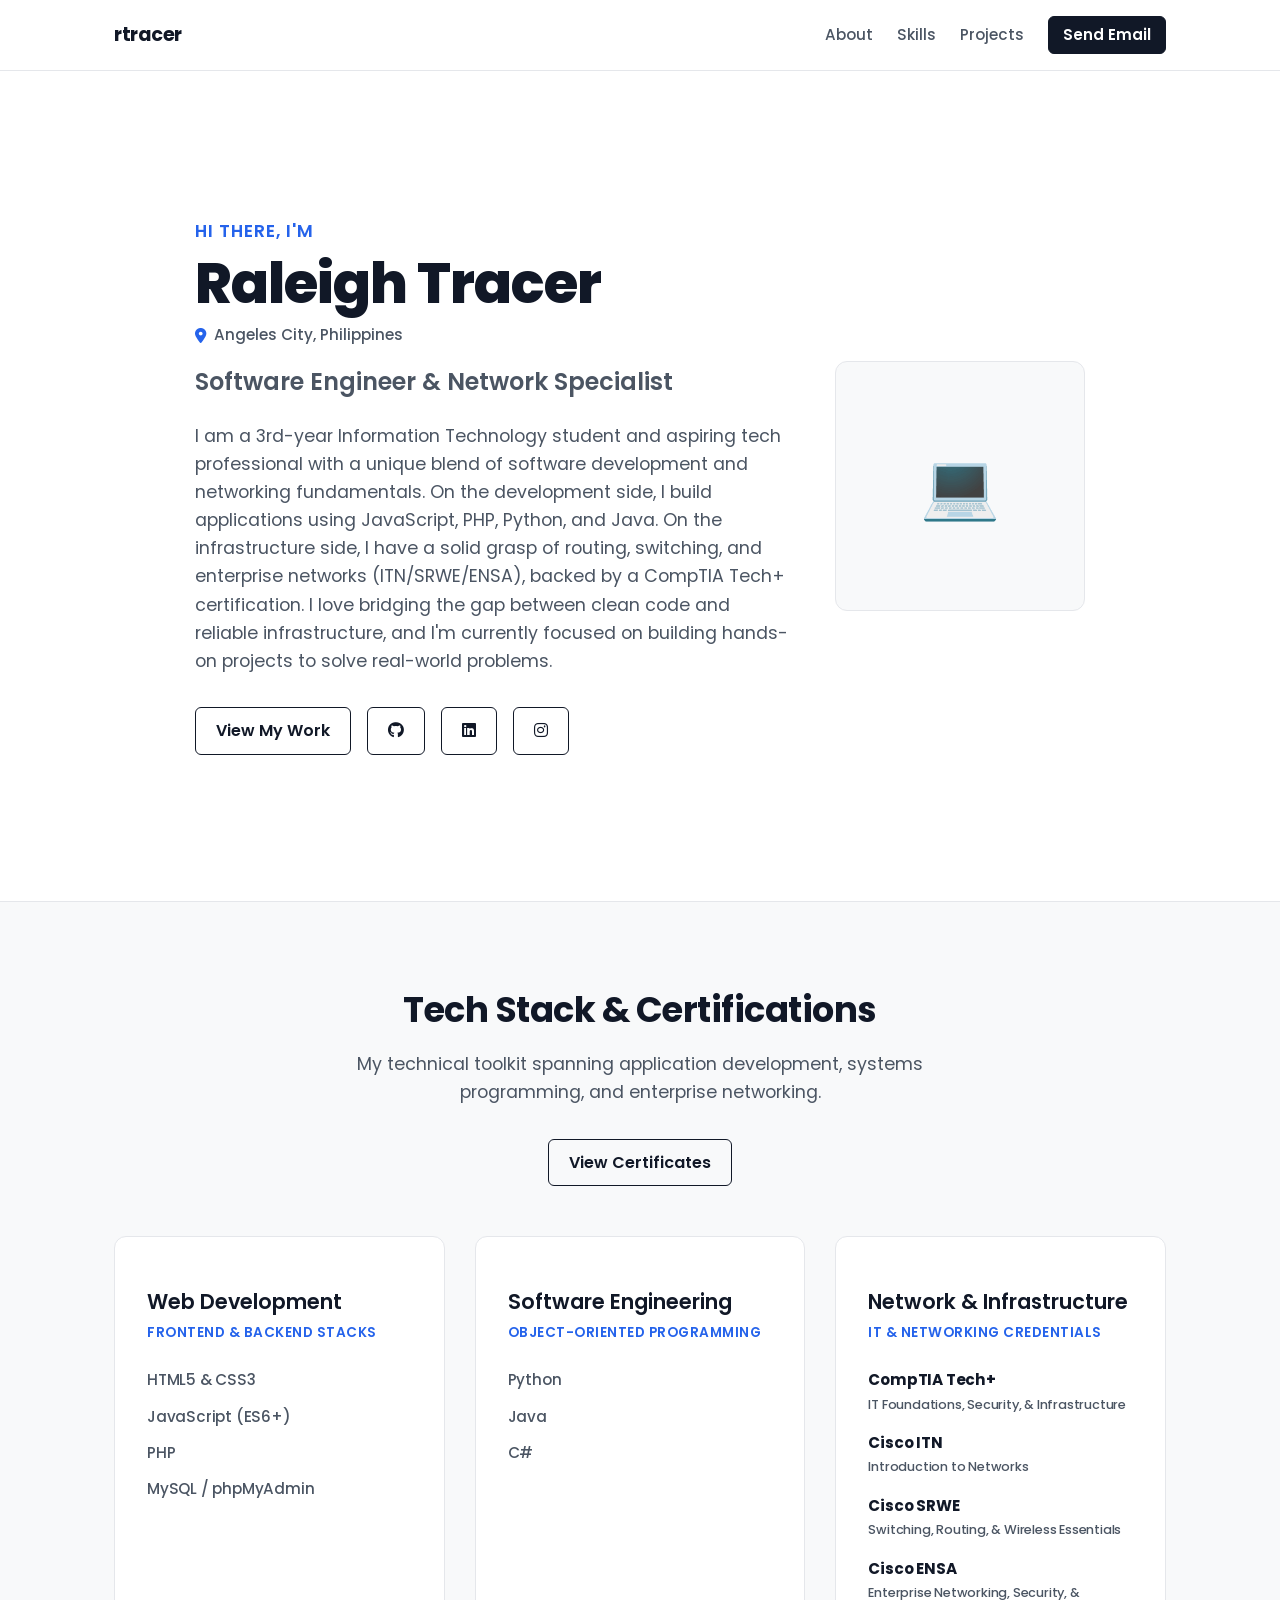
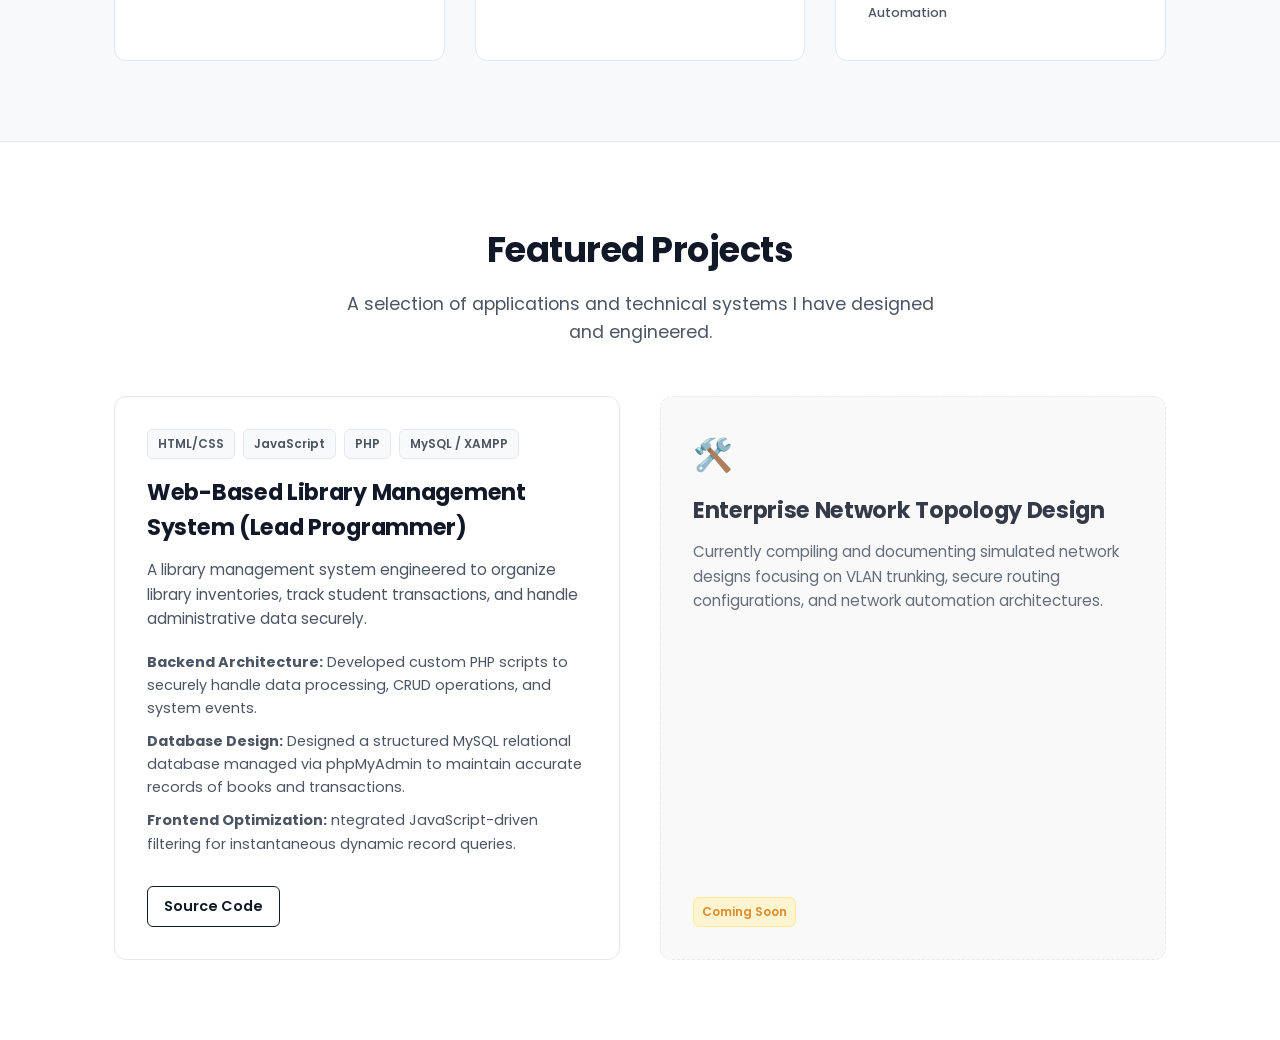
==== index.html @ 6dcc41a1 "Add files via upload" ====
<!DOCTYPE html>
<html lang="en">
<head>
  <meta charset="UTF-8">
  <meta name="viewport" content="width=device-width, initial-scale=1.0">
  <title> Raleigh Tracer </title>
  <link rel="preconnect" href="https://fonts.googleapis.com">
  <link rel="preconnect" href="https://fonts.gstatic.com" crossorigin>
  <link href="https://fonts.googleapis.com/css2?family=Poppins:wght@300;400;500;600;700;800&display=swap" rel="stylesheet">
  <link rel="stylesheet" href="style.css">
  <script src="script.js"></script>
  <link rel="stylesheet" href="https://cdnjs.cloudflare.com/ajax/libs/font-awesome/6.5.0/css/all.min.css">
</head>
<body>

  <!-- 1. NAVIGATION BAR -->
  <header class="navbar">
    <div class="container nav-container">
      <a href="#" class="nav-logo">rtracer</a>
      
      <button class="menu-toggle" id="mobile-menu" aria-label="Open Menu">
        <i class="fas fa-bars"></i>
      </button>

      <nav class="nav-links">
        <a href="#about">About</a>
        <a href="#skills">Skills</a>
        <a href="#projects">Projects</a>
        <a href="mailto:raleitracer@gmail.com" class="nav-btn">Send Email</a>
      </nav>

    </div>
  </header>

  <!-- 2. HERO SECTION -->
  <section id="about" class="section hero-section">
    <div class="container hero-container">
      
      <div class="hero-content">
        <span class="hero-greeting">Hi there, I'm</span>
        <h1 class="hero-title">Raleigh Tracer</h1>
        <div class="hero-location">
          <i class="fas fa-map-marker-alt"></i> Angeles City, Philippines
        </div>
        <h2 class="hero-subtitle">Software Engineer & Network Specialist</h2>
        <p class="hero-description">
          I am a 3rd-year Information Technology student and aspiring tech professional with a unique blend of software development and 
          networking fundamentals. On the development side, I build applications using JavaScript, PHP, Python, and Java. 
          On the infrastructure side, I have a solid grasp of routing, switching, and enterprise networks (ITN/SRWE/ENSA), 
          backed by a CompTIA Tech+ certification. I love bridging the gap between clean code and reliable infrastructure, and 
          I'm currently focused on building hands-on projects to solve real-world problems.
        </p>
        <div class="hero-cta">
          <a href="#projects" class="btn">View My Work</a>
          <a href="https://github.com/raleightracer" target="_blank" class="btn-secondary"><i class="fab fa-github"></i></a>
          <a href="www.linkedin.com/in/raleigh-tracer-cabotage-a20198394" target="_blank" class="btn-secondary"><i class="fab fa-linkedin"></i></a>
          <a href="https://www.instagram.com/trace.route_" target="_blank" class="btn-secondary"><i class="fab fa-instagram"></i></a>
        </div>
      </div>

      <!-- Optional: You can place a profile picture or a cool tech graphic here -->
      <div class="hero-avatar">
        <div class="avatar-placeholder">💻</div>
      </div>

    </div>
  </section>


<!-- 3. SKILLS & CERTIFICATIONS SECTION -->
<section id="skills" class="section skills-section">
  <div class="container">
    
    <div class="section-header">
      <h2>Tech Stack & Certifications</h2>
      <p>My technical toolkit spanning application development, systems programming, and 
        enterprise networking.
      </p>
      <div class="header-action-wrap">
       <!--  <button href="certifications.html" class="btn" id="viewAllCertsBtn" onclick="toggleAllCertifications()">View Certificates</button> -->
      <a href="certifications.html" class="btn">View Certificates</a>   
      </div>
    </div>

    

    <div class="skills-grid">
  
      <!-- Card 1: Web Development -->
      <div class="skills-card">
        <div class="card-header-wrap">
          <div class="card-icon"></div>
        </div>
        <h3>Web Development</h3>
        <p class="card-subtitle">Frontend & Backend Stacks</p>
        <ul class="skills-list">
          <li>HTML5 & CSS3</li>
          <li>JavaScript (ES6+)</li>
          <li>PHP</li>
          <li>MySQL / phpMyAdmin</li>
        </ul>
      </div>

      <!-- Card 2: Software Engineering -->
      <div class="skills-card">
        <div class="card-header-wrap">
          <div class="card-icon"></div>
        </div>
        <h3>Software Engineering</h3>
        <p class="card-subtitle">Object-Oriented Programming</p>
        <ul class="skills-list">
          <li>Python</li>
          <li>Java</li>
          <li>C#</li>
        </ul>
      </div>

        <!-- Card 3: IT & Infrastructure -->
      <div class="skills-card certification-card">
        <div class="card-header-wrap">
          <div class="card-icon"></div>
        </div>
        <h3>Network & Infrastructure</h3>
        <p class="card-subtitle">IT & Networking Credentials</p> 
        <ul class="skills-list core-certs">
          <li>
            <div class="cert-item-header">
              <strong>CompTIA Tech+</strong>
            </div>
            <span>IT Foundations, Security, & Infrastructure</span>
          </li>
          <li>
            <div class="cert-item-header">
              <strong>Cisco ITN</strong>
            </div>
            <span>Introduction to Networks</span>
          </li>
          <li>
            <div class="cert-item-header">
              <strong>Cisco SRWE</strong>
            </div>
            <span>Switching, Routing, & Wireless Essentials</span>
          </li>
          <li>
            <div class="cert-item-header">
              <strong>Cisco ENSA</strong>
            </div>
            <span>Enterprise Networking, Security, & Automation</span>
          </li>
        </ul>
      </div>

    </div>
</section>

<!-- ==========================================================================
   4. PROJECTS SECTION
   ========================================================================== -->
<section id="projects" class="section projects-section">
  <div class="container">

    <div class="section-header">
      <h2>Featured Projects</h2>
      <p>A selection of applications and technical systems I have designed and engineered.</p>
    </div>

    <div class="projects-grid">
      
      <!-- Project Card: Library Management System -->
    <div class="project-card">
      <div class="project-content">
        <div class="project-tags">
          <span class="tag">HTML/CSS</span>
          <span class="tag">JavaScript</span>
          <span class="tag">PHP</span>
          <span class="tag">MySQL / XAMPP</span>
        </div>
        <h3 class="project-title">Web-Based Library Management System (Lead Programmer)</h3>
        <p class="project-description">
          A library management system engineered to organize library inventories, track student transactions, and handle administrative data securely.
        </p> 
        <ul class="project-features">
          <li><strong>Backend Architecture:</strong> Developed custom PHP scripts to securely handle data processing, CRUD operations, and system events.</li>
          <li><strong>Database Design:</strong> Designed a structured MySQL relational database managed via phpMyAdmin to maintain accurate records of books and transactions.</li>
          <li><strong>Frontend Optimization:</strong> ntegrated JavaScript-driven filtering for instantaneous dynamic record queries.</li>
        </ul>
        <div class="project-links">
          <a href="https://github.com/raleightracer/library-management-system.git" target="_blank" class="project-link-btn"> Source Code </a>
        </div>
      </div>
    </div>

      <!-- Placeholder Card: Future Project / Networking Lab -->
      <div class="project-card placeholder-card">
        <div class="project-content">
          <div class="placeholder-icon">🛠️</div>
          <h3 class="project-title">Enterprise Network Topology Design</h3>
          <p class="project-description">
            Currently compiling and documenting simulated network designs focusing on VLAN trunking, secure routing configurations, and network automation architectures.
          </p>
          <span class="status-badge">Coming Soon</span>
        </div>
      </div>

    </div>

  </div>
</section>

  <div id="certModal" class="modal" onclick="closeModal()">
    <div class="modal-content" onclick="event.stopPropagation()">
      <button class="modal-close" onclick="closeModal()">✕</button>
      <h3 id="modalTitle">Certificate</h3>
      <img id="modalImg" src="" alt="Certificate Preview">
    </div>
  </div>

</body>
</html>
---- style.css ----
/* ==========================================================================
   1. DESIGN TOKENS (CSS Variables)
   ========================================================================== */
:root {
  /* Color Palette */
  --bg-primary: #ffffff;
  --bg-secondary: #f8f9fa;
  --text-primary: #111827;
  --text-secondary: #4b5563;
  --accent: #2563eb;         /* Sleek tech blue */
  --accent-hover: #1d4ed8;
  --border: #e5e7eb;

  /* Typography */
  --font-sans: 'Poppins', sans-serif;
  
  /* Layout & Spacing */
  --max-width: 1100px;
  --radius-sm: 6px;
  --radius-md: 12px;
  --transition: all 0.25s ease-in-out;
}

/* ==========================================================================
   2. GLOBAL RESET & BASE STYLES
   ========================================================================== */
*, *::before, *::after {
  box-sizing: border-box;
  margin: 0;
  padding: 0;
}

html {
  scroll-behavior: smooth;
}

body {
  font-family: var(--font-sans);
  background-color: var(--bg-primary);
  color: var(--text-primary);
  line-height: 1.6;
  -webkit-font-smoothing: antialiased;
}

a {
  color: inherit;
  text-decoration: none;
  transition: var(--transition);
}

ul {
  list-style: none;
}

img {
  max-width: 100%;
  display: block;
}

/* ==========================================================================
   3. UTILITY LAYOUT CLASSES
   ========================================================================== */
.container {
  max-width: var(--max-width);
  margin: 0 auto;
  padding: 0 24px;
}

.section {
  padding: 80px 0;
}

.btn,
.btn-secondary,
.nav-links .nav-btn,
.project-link-btn,
.view-cert-btn {
  display: inline-block;
  border: 1.5px solid var(--text-primary);
  color: var(--text-primary);
  background-color: transparent;
  padding: 10px 20px;
  border-radius: var(--radius-sm);
  font-weight: 600;
  transition: var(--transition);
  text-align: center;
  cursor: pointer;
}

.btn:hover,
.btn-secondary:hover,
.nav-links .nav-btn:hover,
.project-link-btn:hover,
.view-cert-btn:hover {
  background-color: var(--text-primary);
  color: var(--bg-primary);
}

.btn {
  padding: 10px 20px;
}

.social-icon-btn {
  width: 48px;
  height: 48px;
  padding: 0;
}

.social-icon-btn svg {
  width: 22px;
  height: 22px;
}

.sr-only {
  position: absolute;
  width: 1px;
  height: 1px;
  padding: 0;
  margin: -1px;
  overflow: hidden;
  clip: rect(0, 0, 0, 0);
  white-space: nowrap;
  border: 0;
}

.btn-secondary {
  padding: 10px 20px;
}

.nav-links .nav-btn {
  padding: 8px 16px;
}

.view-cert-btn {
  padding: 6px 12px;
  font-size: 0.85rem;
}

/* ==========================================================================
   4. NAVBAR STYLES
   ========================================================================== */
.navbar {
  position: sticky;
  top: 0;
  background-color: rgba(255, 255, 255, 0.8);
  backdrop-filter: blur(8px); /* Gives that modern glassy look */
  border-bottom: 1.5px solid var(--border);
  z-index: 100;
}

.nav-container {
  display: flex;
  justify-content: space-between;
  align-items: center;
  height: 70px;
}

.menu-toggle {
  display: none;
  background: none;
  border: none;
  font-size: 1.5rem;
  color: var(--text-primary);
  cursor: pointer;
}

.nav-logo {
  font-weight: 700;
  font-size: 1.2rem;
  letter-spacing: -0.5px;
}

.nav-links {
  display: flex;
  align-items: center;
  gap: 24px;
}

.nav-links a {
  font-weight: 500;
  font-size: 0.95rem;
  color: var(--text-secondary);
  position: relative;
}

.nav-links a:not(.nav-btn):hover {
  color: var(--text-primary);
}

.nav-links a:not(.nav-btn)::after {
  content: '';
  position: absolute;
  width: 0;
  height: 2px;
  bottom: -4px;
  left: 0;
  background-color: var(--text-primary);
  transition: var(--transition);
}

.nav-links a:not(.nav-btn):hover::after {
  width: 100%;
}

.nav-links .nav-btn {
  background-color: var(--text-primary);
  color: var(--bg-primary);
  padding: 6px 14px;
  border-radius: var(--radius-sm);
}

.nav-links .nav-btn:hover {
  background-color: var(--bg-primary);
  color: var(--text-primary);
}

/* Mobile Navigation Styles */
@media (max-width: 768px) {
  .menu-toggle {
    display: block;
  }

  .nav-links {
    display: none; /* Hidden by default */
    flex-direction: column;
    position: absolute;
    top: 70px;
    left: 0;
    width: 100%;
    background-color: var(--bg-primary);
    padding: 24px;
    border-bottom: 1.5px solid var(--border);
    gap: 20px;
    text-align: center;
    box-shadow: 0 10px 15px -3px rgba(0, 0, 0, 0.1);
  }

  .nav-links.active {
    display: flex;
  }

  .nav-links .nav-btn {
    width: 100%;
  }
}

/* ==========================================================================
   5. HERO SECTION STYLES
   ========================================================================== */
.hero-section {
  min-height: calc(100vh - 70px);
  display: flex;
  align-items: center;
}

.hero-container {
  display: flex;
  align-items: center;
  justify-content: space-between;
  gap: 40px;
}

.hero-content {
  max-width: 600px;
}

.hero-greeting {
  color: var(--accent);
  font-weight: 600;
  font-size: 1.1rem;
  text-transform: uppercase;
  letter-spacing: 1px;
}

.hero-title {
  font-size: 3.5rem;
  font-weight: 800;
  letter-spacing: -1px;
  line-height: 1.1;
  margin: 8px 0;
}

.hero-location {
  display: flex;
  align-items: center;
  gap: 8px;
  color: var(--text-secondary);
  font-size: 0.95rem;
  margin-bottom: 16px;
  font-weight: 500;
}

.hero-location i {
  color: var(--accent);
}

.hero-subtitle {
  font-size: 1.5rem;
  color: var(--text-secondary);
  font-weight: 600;
  margin-bottom: 20px;
}

.hero-description {
  font-size: 1.1rem;
  color: var(--text-secondary);
  margin-bottom: 32px;
}

.hero-cta {
  display: flex;
  align-items: center;
  gap: 16px;
}

/* Simple placeholder for your picture/avatar */
.hero-avatar {
  flex-shrink: 0;
}

.avatar-placeholder {
  width: 250px;
  height: 250px;
  background-color: var(--bg-secondary);
  border: 1.5px solid var(--border);
  border-radius: var(--radius-md);
  display: flex;
  align-items: center;
  justify-content: center;
  font-size: 4rem;
}

/* Responsive adjustment for Mobile Phones */
@media (max-width: 768px) {
  .hero-container {
    flex-direction: column-reverse;
    text-align: center;
    justify-content: center;
  }
  .hero-title {
    font-size: 2.5rem;
  }
  .hero-subtitle {
    font-size: 1.25rem;
  }
  .hero-location {
    justify-content: center;
  }
  .hero-cta {
    justify-content: center;
  }
}

/* ==========================================================================
   6. SKILLS & CERTIFICATIONS STYLES
   ========================================================================== */

.skills-section {
  background-color: var(--bg-secondary);
  border-top: 1.5px solid var(--border);
  border-bottom: 1.5px solid var(--border);
}

.section-header {
  text-align: center;
  margin-bottom: 50px;
}

.section-header h2 {
  font-size: 2.2rem;
  font-weight: 700;
  letter-spacing: -0.5px;
  margin-bottom: 12px;
}

.section-header p {
  color: var(--text-secondary);
  font-size: 1.1rem;
  max-width: 600px;
  margin: 0 auto;
}

.header-action-wrap {
  margin-top: 32px;
}

/* Grid Layout */
.skills-grid {
  display: grid;
  grid-template-columns: repeat(auto-fit, minmax(280px, 1fr));
  gap: 30px
}

/* Individual Cards */
.skills-card {
  background-color: var(--bg-primary);
  border: 1.5px solid var(--border);
  border-radius: var(--radius-md);
  padding: 32px;
  transition: var(--transition);
}

.skills-card:hover {
  transform: translateY(-4px);
  box-shadow: 0 12px 20px rgba(0, 0, 0, 0.03);
  border-color: var(--accent);
}

.card-icon {
  font-size: 2rem;
  margin-bottom: 16px;
}

.skills-card h3 {
  font-size: 1.3rem;
  font-weight: 600;
  margin-bottom: 4px;
  white-space: nowrap;
}

.card-subtitle {
  font-size: 0.85rem;
  text-transform: uppercase;
  letter-spacing: 0.5px;
  color: var(--accent);
  font-weight: 600;
  margin-bottom: 24px;
}

/* Lists formatting */
.skills-list {
  display: flex;
  flex-direction: column;
  gap: 12px;
}

.skills-list li {
  color: var(--text-secondary);
  position: relative;
  padding-left: 0px;
  font-size: 0.95rem;
  font-weight: 500;
  letter-spacing: -0.2px;
}

/* Custom bullet indicator */
.skills-list li::before {
  /* content: "→"; */
  position: absolute;
  left: 0;
  color: var(--accent);
  font-weight: bold;
}

/* Specific styling for Cisco Certs */
.certification-card .core-certs li {
  display: flex;
  flex-direction: column;
  gap: 2px;
  margin-bottom: 4px;
}

.certification-card .core-certs li strong {
  color: var(--text-primary);
  font-size: 0.95rem;
}

.certification-card .core-certs li span {
  font-size: 0.8rem;
  color: var(--text-secondary);
}

/* ==========================================================================
   7. CERTIFICATE BUTTONS & MODAL STYLES
   ========================================================================== */
/* Aligning layout inside the Cisco list items */
.cert-item-header {
  display: flex;
  justify-content: space-between;
  align-items: center;
  width: 100%;
}

/* Elegant tiny action button */
.view-cert-btn {
  background-color: var(--bg-secondary);
  border: 1.5px solid var(--border);
  color: var(--text-primary);
  padding: 4px 10px;
  border-radius: var(--radius-sm);
  font-size: 0.75rem;
  font-weight: 600;
  transition: var(--transition);
}

.view-cert-btn:hover {
  background-color: var(--accent);
  border-color: var(--accent);
  color: #ffffff;
}

/* The Backdrop Overlay */
.modal {
  display: none; /* Hidden by default */
  position: fixed;
  top: 0;
  left: 0;
  width: 100%;
  height: 100%;
  background-color: rgba(15, 23, 42, 0.6); /* Modern dark translucent overlay */
  backdrop-filter: blur(4px);
  z-index: 1000;
  justify-content: center;
  align-items: center;
  opacity: 0;
  transition: opacity 0.2s ease-in-out;
}

/* Modal Box */
.modal-content {
  background-color: var(--bg-primary);
  padding: 24px;
  border-radius: var(--radius-md);
  max-width: 700px;
  width: 90%;
  position: relative;
  box-shadow: 0 20px 25px -5px rgba(0, 0, 0, 0.1);
  transform: scale(0.9);
  transition: transform 0.2s ease-in-out;
}

/* Title inside modal */
.modal-content h3 {
  margin-bottom: 16px;
  font-size: 1.2rem;
  font-weight: 700;
}

/* Image scaling */
.modal-content img {
  width: 100%;
  height: auto;
  border-radius: var(--radius-sm);
  border: 1.5px solid var(--border);
}

/* Floating close button */
.modal-close {
  position: absolute;
  top: 20px;
  right: 20px;
  background: none;
  border: none;
  font-size: 1.2rem;
  cursor: pointer;
  color: var(--text-secondary);
  transition: var(--transition);
}

.modal-close:hover {
  color: var(--text-primary);
}

/* Dynamic Classes triggered via JS */
.modal.show {
  display: flex;
  opacity: 1;
}

.modal.show .modal-content {
  transform: scale(1);
}

/* ==========================================================================
   8. PROJECTS SECTION STYLES
   ========================================================================== */
.projects-section {
  background-color: var(--bg-primary);
}

.projects-grid {
  display: grid;
  grid-template-columns: repeat(auto-fit, minmax(300px, 1fr));
  gap: 40px;
}

@media (max-width: 768px) {
  .projects-grid {
    grid-template-columns: 1fr;
  }
}

.project-card {
  background-color: var(--bg-primary);
  border: 1.5px solid var(--border);
  border-radius: var(--radius-md);
  overflow: hidden;
  display: flex;
  flex-direction: column;
  transition: var(--transition);
}

.project-card:hover {
  border-color: var(--accent);
  box-shadow: 0 12px 30px rgba(0, 0, 0, 0.04);
}

.project-content {
  padding: 32px;
  display: flex;
  flex-direction: column;
  height: 100%;
}

/* Technology Badges */
.project-tags {
  display: flex;
  gap: 8px;
  margin-bottom: 16px;
  flex-wrap: wrap;
}

.tag {
  background-color: var(--bg-secondary);
  border: 1.5px solid var(--border);
  color: var(--text-secondary);
  font-size: 0.75rem;
  font-weight: 600;
  padding: 4px 10px;
  border-radius: var(--radius-sm);
}

.project-title {
  font-size: 1.4rem;
  font-weight: 700;
  margin-bottom: 12px;
  letter-spacing: -0.3px;
}

.project-description {
  color: var(--text-secondary);
  font-size: 0.95rem;
  margin-bottom: 20px;
}

/* Bullet list highlighting architectural milestones */
.project-features {
  list-style: none;
  display: flex;
  flex-direction: column;
  gap: 10px;
  margin-bottom: 30px;
}

.project-features li {
  font-size: 0.9rem;
  color: var(--text-secondary);
}

.project-link-btn {
  display: inline-block;
  border: 1.5px solid var(--text-primary);
  color: var(--text-primary);
  padding: 8px 16px;
  font-size: 0.9rem;
  font-weight: 600;
  border-radius: var(--radius-sm);
  transition: var(--transition);
}

.project-link-btn:hover {
  background-color: var(--text-primary);
  color: var(--bg-primary);
}

/* Placeholder card styles */
.placeholder-card {
  border-style: dashed;
  background-color: var(--bg-secondary);
  opacity: 0.85;
}

.placeholder-icon {
  font-size: 2rem;
  margin-bottom: 12px;
}

.status-badge {
  display: inline-block;
  align-self: flex-start;
  margin-top: auto;
  background-color: #fef3c7;
  color: #d97706;
  border: 1px solid #fde68a;
  font-size: 0.75rem;
  font-weight: 600;
  padding: 4px 8px;
  border-radius: var(--radius-sm);
}

/* certifications test 1 */

/* Header & Back Button Layout */
.certs-view-header {
  display: flex;
  align-items: center;
  gap: 24px;
  margin-bottom: 40px;
}

.certs-view-header h2 {
  font-size: 2rem;
  font-weight: 700;
  margin: 0;
  color: var(--text-primary);
}

.back-home-btn {
  text-decoration: none;
  color: var(--text-secondary);
  font-size: 1rem;
  font-weight: 500;
  transition: var(--transition);
}

.back-home-btn:hover {
  color: var(--text-primary);
}

/* The 2-Column Grid */
.all-certs-grid {
  display: grid;
  grid-template-columns: 1fr 1fr;
  gap: 20px;
}

@media (max-width: 768px) {
  .all-certs-grid {
    grid-template-columns: 1fr;
  }
}

/* The Cards */
.cert-item-card {
  background-color: var(--bg-primary);
  border: 1px solid var(--border);
  padding: 24px 32px;
  border-radius: var(--radius-sm);
  cursor: pointer;
  transition: var(--transition);
}

.cert-item-card:hover {
  border-color: var(--accent);
  box-shadow: 0 4px 12px rgba(0, 0, 0, 0.02);
  transform: translateY(-1px);
}

.cert-item-card h3 {
  font-size: 1.25rem;
  font-weight: 700;
  margin-bottom: 8px;
  color: var(--text-primary);
}

.cert-item-card p {
  font-size: 0.95rem;
  color: var(--text-secondary);
  margin: 0;
}
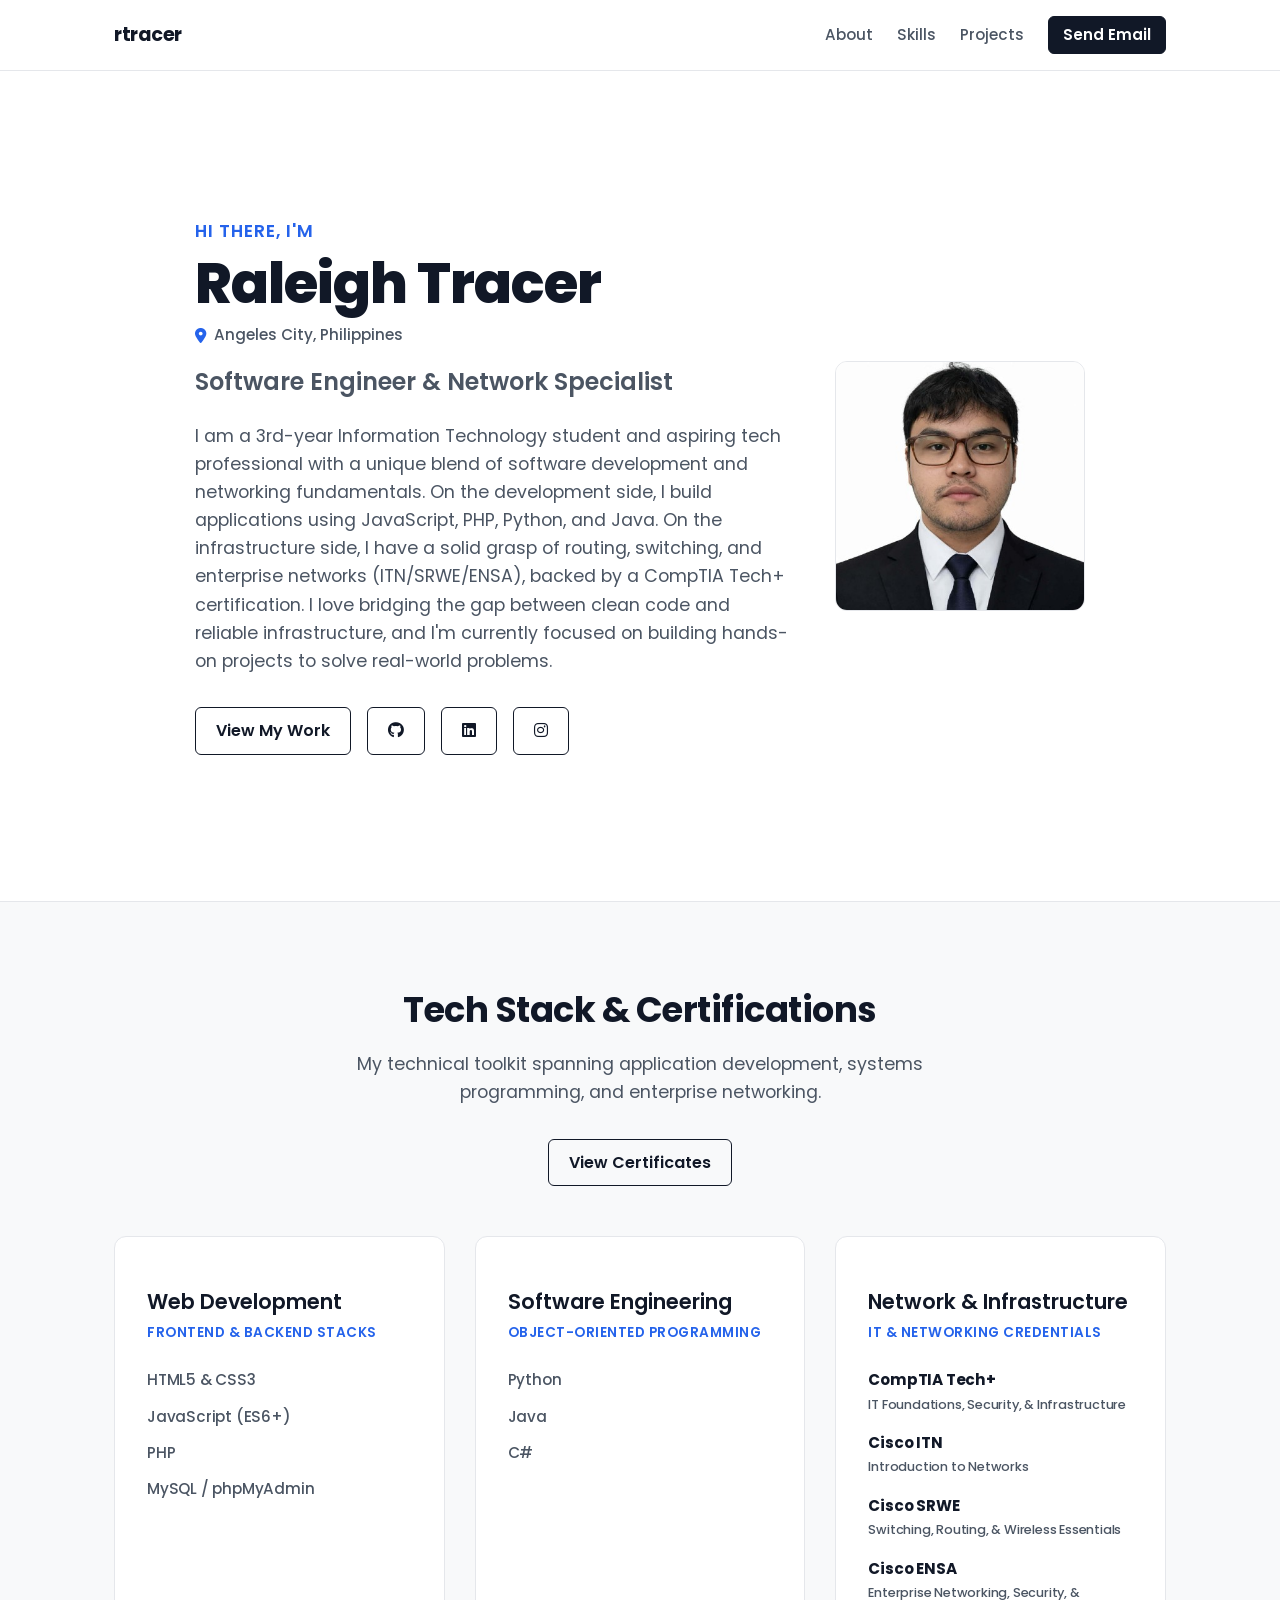
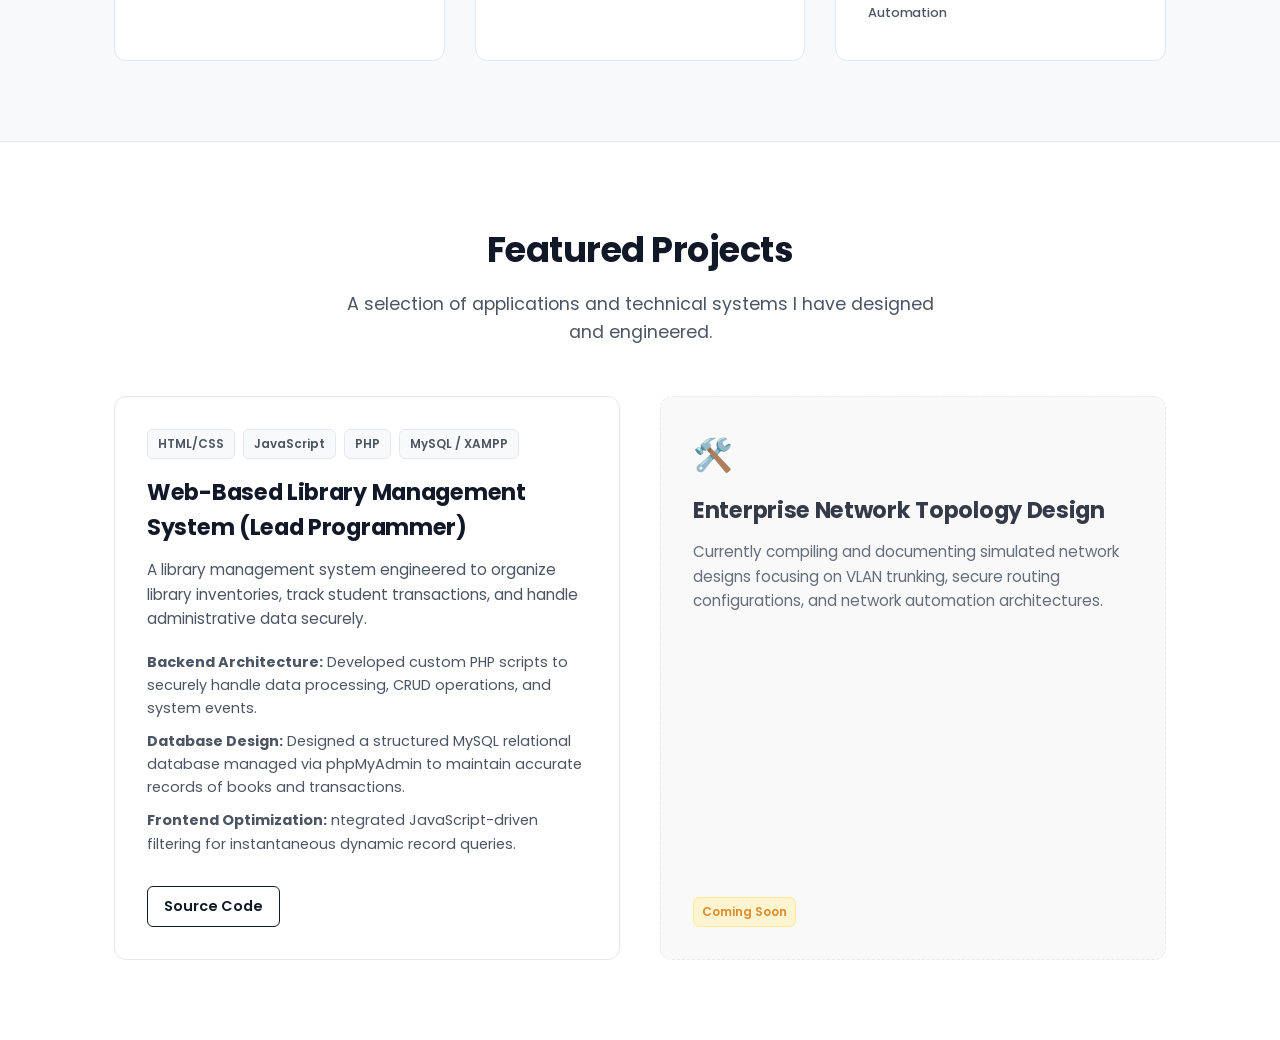
==== commit fc82f0c1: "Update index.html" ====
--- a/index.html
+++ b/index.html
@@ -53,14 +53,14 @@
         <div class="hero-cta">
           <a href="#projects" class="btn">View My Work</a>
           <a href="https://github.com/raleightracer" target="_blank" class="btn-secondary"><i class="fab fa-github"></i></a>
-          <a href="www.linkedin.com/in/raleigh-tracer-cabotage-a20198394" target="_blank" class="btn-secondary"><i class="fab fa-linkedin"></i></a>
+          <a href="https://www.linkedin.com/in/raleightracer/" target="_blank" class="btn-secondary"><i class="fab fa-linkedin"></i></a>
           <a href="https://www.instagram.com/trace.route_" target="_blank" class="btn-secondary"><i class="fab fa-instagram"></i></a>
         </div>
       </div>
 
-      <!-- Optional: You can place a profile picture or a cool tech graphic here -->
+      <!-- my picture -->
       <div class="hero-avatar">
-        <div class="avatar-placeholder">💻</div>
+        <img src="tracer.jpg" alt="Raleigh Tracer" class="avatar-placeholder" />
       </div>
 
     </div>
@@ -153,9 +153,7 @@
     </div>
 </section>
 
-<!-- ==========================================================================
-   4. PROJECTS SECTION
-   ========================================================================== -->
+<!-- 4. PROJECTS SECTION -->
 <section id="projects" class="section projects-section">
   <div class="container">
 
@@ -216,4 +214,4 @@
   </div>
 
 </body>
-</html>+</html>
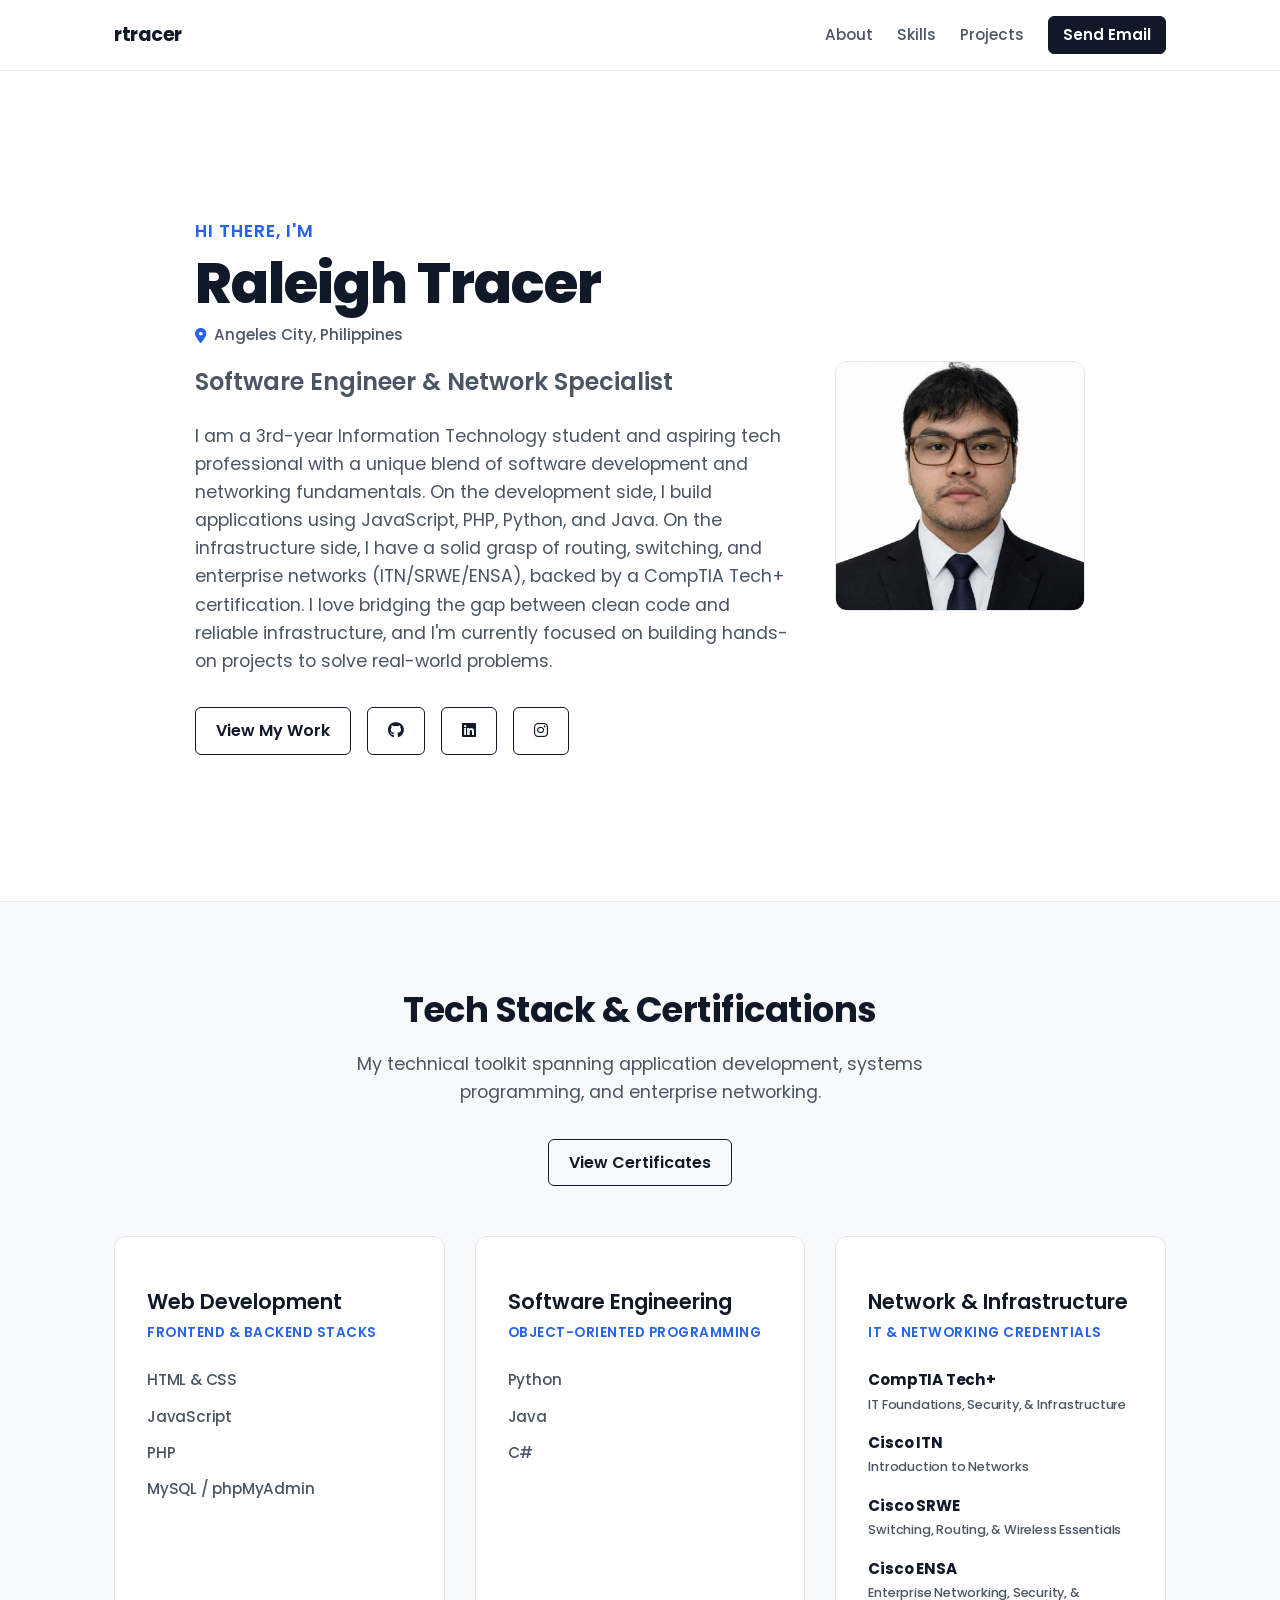
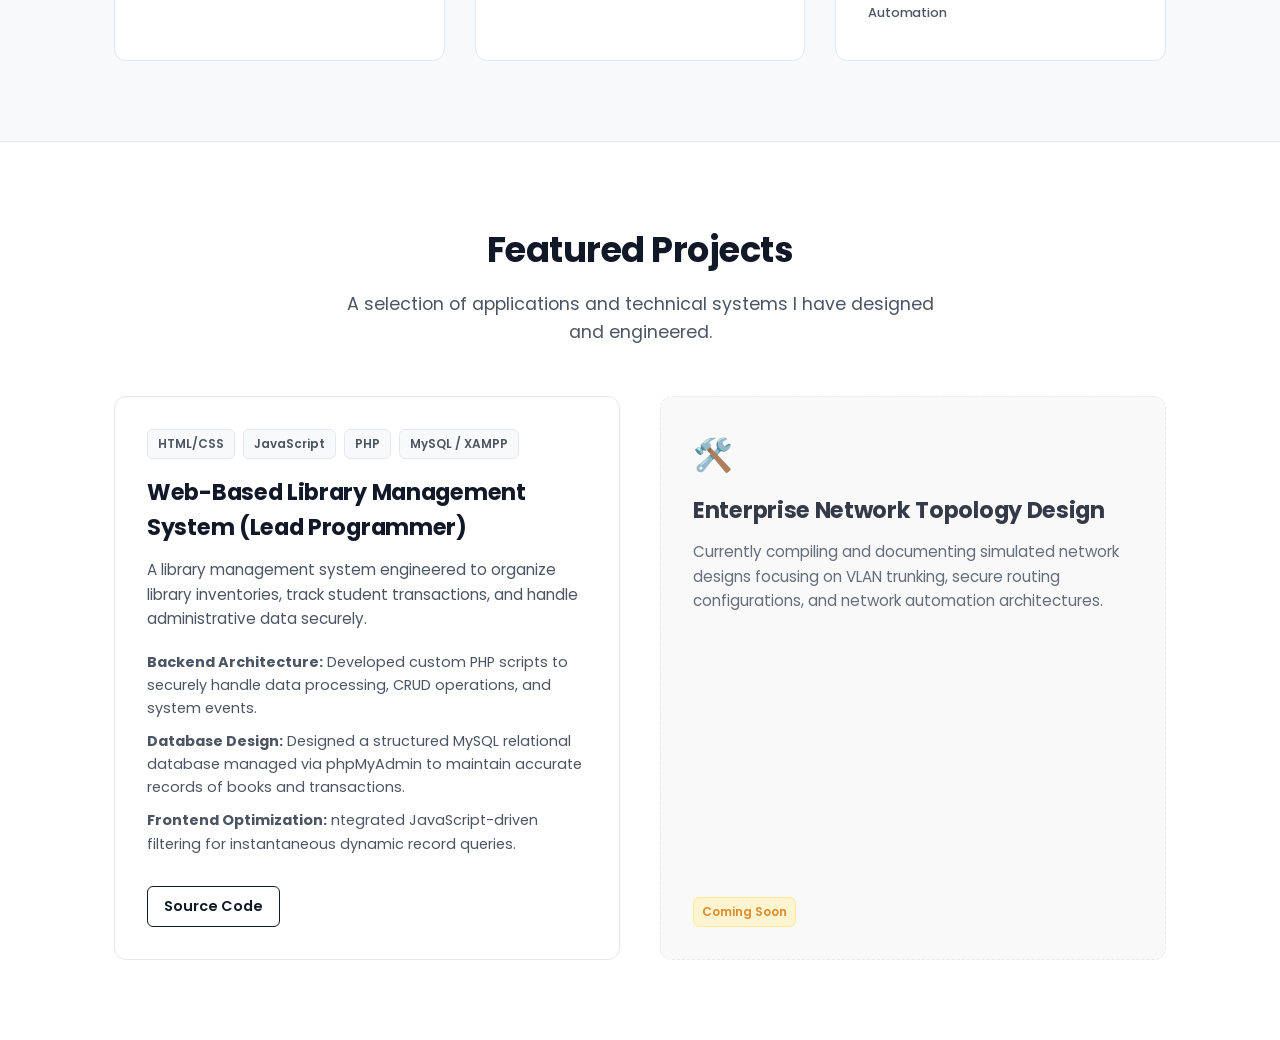
==== commit a825755e: "Update index.html" ====
--- a/index.html
+++ b/index.html
@@ -94,8 +94,8 @@
         <h3>Web Development</h3>
         <p class="card-subtitle">Frontend & Backend Stacks</p>
         <ul class="skills-list">
-          <li>HTML5 & CSS3</li>
-          <li>JavaScript (ES6+)</li>
+          <li>HTML & CSS</li>
+          <li>JavaScript</li>
           <li>PHP</li>
           <li>MySQL / phpMyAdmin</li>
         </ul>
--- a/style.css
+++ b/style.css
@@ -7,14 +7,14 @@
   --bg-secondary: #f8f9fa;
   --text-primary: #111827;
   --text-secondary: #4b5563;
-  --accent: #2563eb;         /* Sleek tech blue */
+  --accent: #2563eb;  
   --accent-hover: #1d4ed8;
   --border: #e5e7eb;
 
-  /* Typography */
+  /* typography */
   --font-sans: 'Poppins', sans-serif;
   
-  /* Layout & Spacing */
+  /* layout & spacing */
   --max-width: 1100px;
   --radius-sm: 6px;
   --radius-md: 12px;
@@ -214,14 +214,14 @@
   color: var(--text-primary);
 }
 
-/* Mobile Navigation Styles */
+/* mobile nav styles */
 @media (max-width: 768px) {
   .menu-toggle {
     display: block;
   }
 
   .nav-links {
-    display: none; /* Hidden by default */
+    display: none; 
     flex-direction: column;
     position: absolute;
     top: 70px;
@@ -313,7 +313,7 @@
   gap: 16px;
 }
 
-/* Simple placeholder for your picture/avatar */
+/* placeholder for my picture */
 .hero-avatar {
   flex-shrink: 0;
 }
@@ -321,16 +321,14 @@
 .avatar-placeholder {
   width: 250px;
   height: 250px;
-  background-color: var(--bg-secondary);
   border: 1.5px solid var(--border);
   border-radius: var(--radius-md);
-  display: flex;
-  align-items: center;
-  justify-content: center;
-  font-size: 4rem;
-}
-
-/* Responsive adjustment for Mobile Phones */
+  object-fit: cover;        
+  object-position: center;  
+  display: block;
+}
+
+/* responsiveness */
 @media (max-width: 768px) {
   .hero-container {
     flex-direction: column-reverse;
@@ -384,14 +382,14 @@
   margin-top: 32px;
 }
 
-/* Grid Layout */
+/* grid Layout */
 .skills-grid {
   display: grid;
   grid-template-columns: repeat(auto-fit, minmax(280px, 1fr));
   gap: 30px
 }
 
-/* Individual Cards */
+/* individual cards */
 .skills-card {
   background-color: var(--bg-primary);
   border: 1.5px solid var(--border);
@@ -427,7 +425,7 @@
   margin-bottom: 24px;
 }
 
-/* Lists formatting */
+/* lists formatting */
 .skills-list {
   display: flex;
   flex-direction: column;
@@ -443,7 +441,7 @@
   letter-spacing: -0.2px;
 }
 
-/* Custom bullet indicator */
+/* custom bullet indicator */
 .skills-list li::before {
   /* content: "→"; */
   position: absolute;
@@ -452,7 +450,7 @@
   font-weight: bold;
 }
 
-/* Specific styling for Cisco Certs */
+/* specific styling for Cisco Certs */
 .certification-card .core-certs li {
   display: flex;
   flex-direction: column;
@@ -473,7 +471,7 @@
 /* ==========================================================================
    7. CERTIFICATE BUTTONS & MODAL STYLES
    ========================================================================== */
-/* Aligning layout inside the Cisco list items */
+/* aligning layout inside the cisco list items */
 .cert-item-header {
   display: flex;
   justify-content: space-between;
@@ -481,7 +479,7 @@
   width: 100%;
 }
 
-/* Elegant tiny action button */
+/* elegant tiny action button */
 .view-cert-btn {
   background-color: var(--bg-secondary);
   border: 1.5px solid var(--border);
@@ -499,7 +497,7 @@
   color: #ffffff;
 }
 
-/* The Backdrop Overlay */
+/* the backdrop overlay */
 .modal {
   display: none; /* Hidden by default */
   position: fixed;
@@ -516,7 +514,7 @@
   transition: opacity 0.2s ease-in-out;
 }
 
-/* Modal Box */
+/* modal Box */
 .modal-content {
   background-color: var(--bg-primary);
   padding: 24px;
@@ -529,14 +527,14 @@
   transition: transform 0.2s ease-in-out;
 }
 
-/* Title inside modal */
+/* title inside modal */
 .modal-content h3 {
   margin-bottom: 16px;
   font-size: 1.2rem;
   font-weight: 700;
 }
 
-/* Image scaling */
+/* image scaling */
 .modal-content img {
   width: 100%;
   height: auto;
@@ -544,7 +542,7 @@
   border: 1.5px solid var(--border);
 }
 
-/* Floating close button */
+/* floating close button */
 .modal-close {
   position: absolute;
   top: 20px;
@@ -573,7 +571,7 @@
 
 /* ==========================================================================
    8. PROJECTS SECTION STYLES
-   ========================================================================== */
+   ========================================================================= */
 .projects-section {
   background-color: var(--bg-primary);
 }
@@ -612,7 +610,7 @@
   height: 100%;
 }
 
-/* Technology Badges */
+/* technology badges */
 .project-tags {
   display: flex;
   gap: 8px;
@@ -643,7 +641,7 @@
   margin-bottom: 20px;
 }
 
-/* Bullet list highlighting architectural milestones */
+/* bullet list highlighting architectural milestones */
 .project-features {
   list-style: none;
   display: flex;
@@ -673,7 +671,7 @@
   color: var(--bg-primary);
 }
 
-/* Placeholder card styles */
+/* placeholder card styles */
 .placeholder-card {
   border-style: dashed;
   background-color: var(--bg-secondary);
@@ -700,7 +698,7 @@
 
 /* certifications test 1 */
 
-/* Header & Back Button Layout */
+/* header & back button layout */
 .certs-view-header {
   display: flex;
   align-items: center;
@@ -727,7 +725,7 @@
   color: var(--text-primary);
 }
 
-/* The 2-Column Grid */
+/* 2-Column grid */
 .all-certs-grid {
   display: grid;
   grid-template-columns: 1fr 1fr;
@@ -740,7 +738,7 @@
   }
 }
 
-/* The Cards */
+/* cards */
 .cert-item-card {
   background-color: var(--bg-primary);
   border: 1px solid var(--border);
@@ -767,4 +765,4 @@
   font-size: 0.95rem;
   color: var(--text-secondary);
   margin: 0;
-}+}
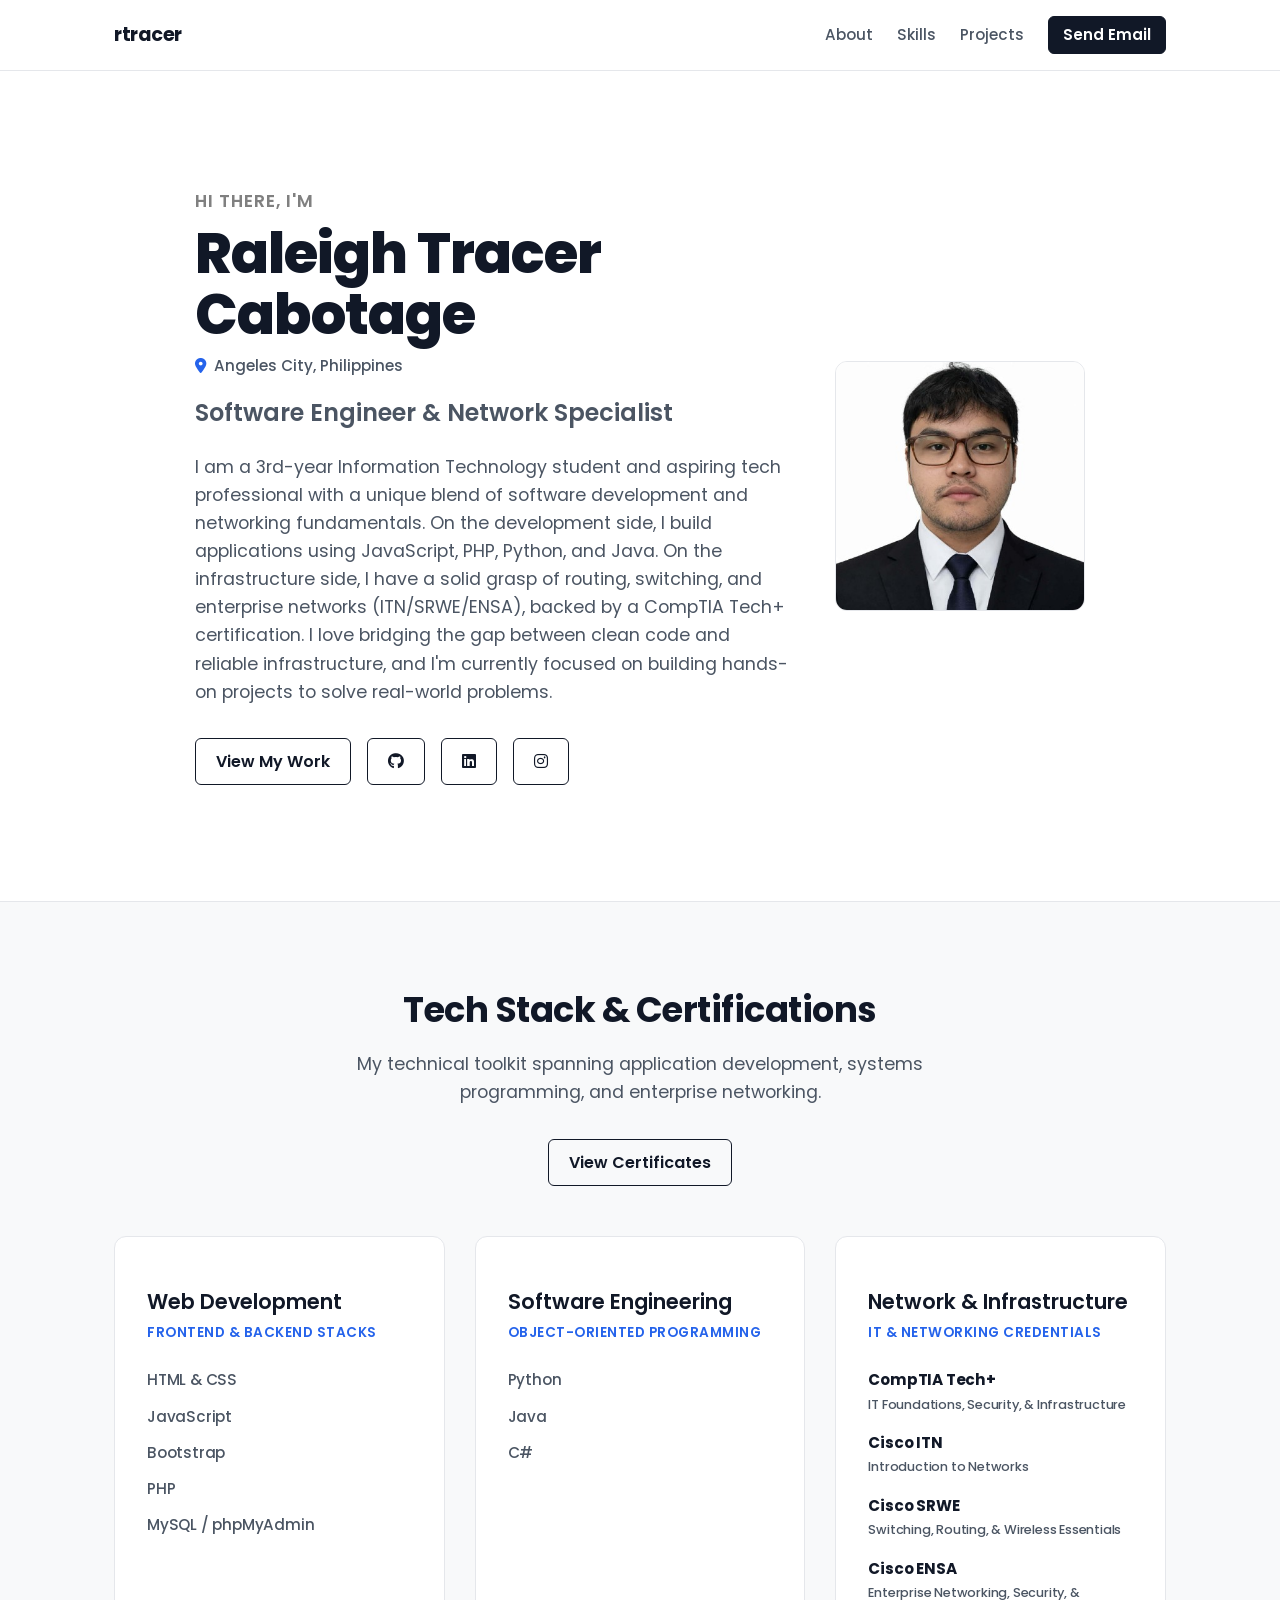
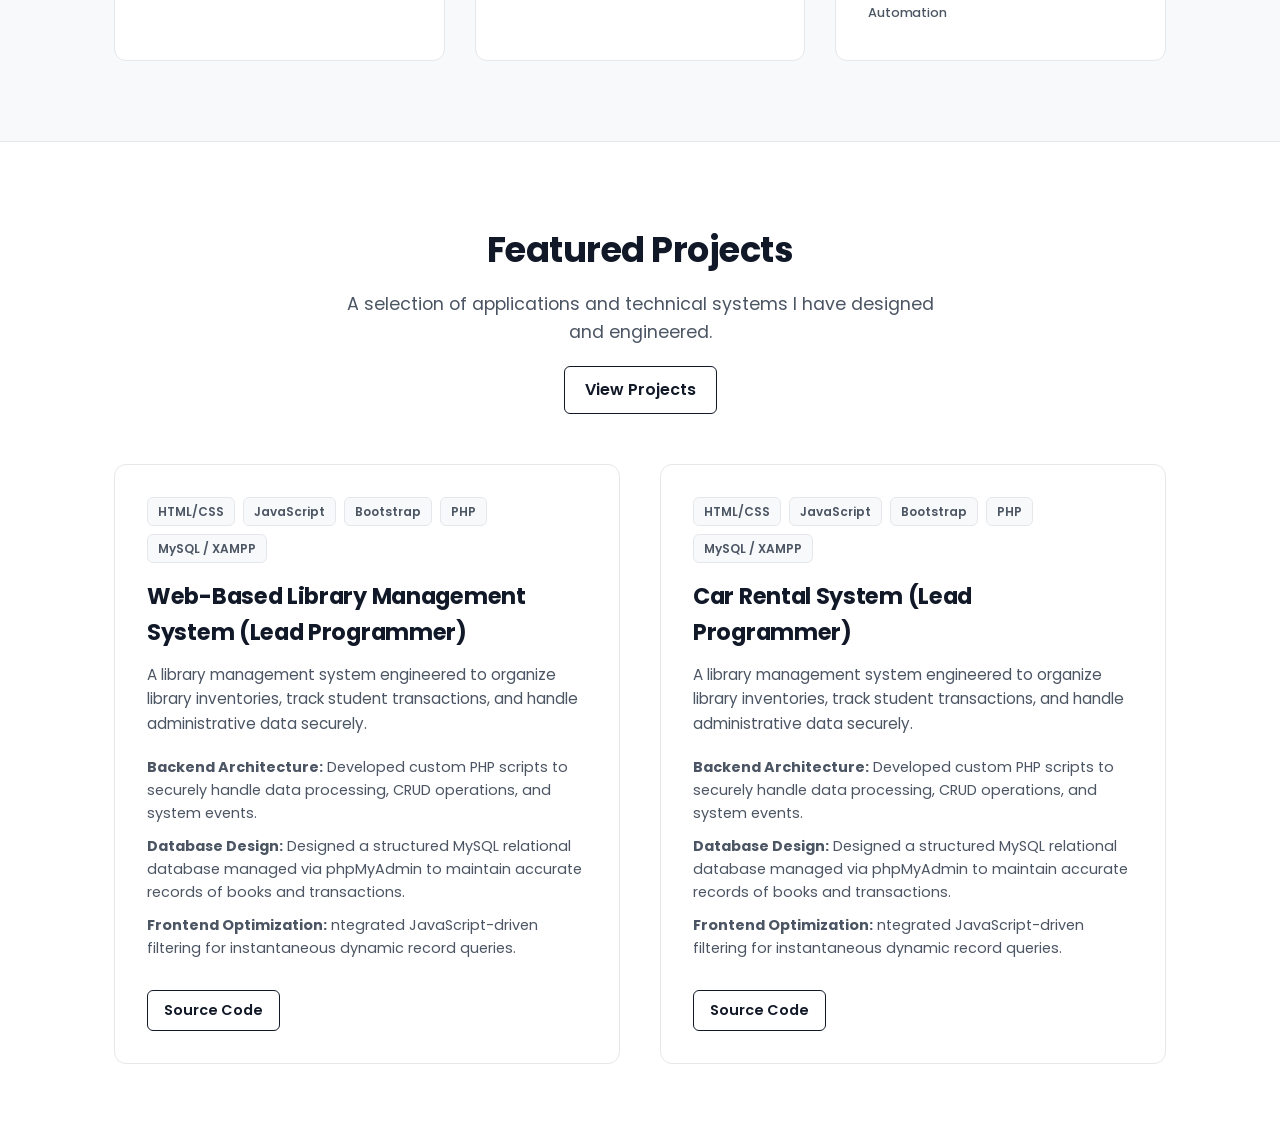
==== commit 5ec98534: "moved images to images folder and update file paths" ====
--- a/index.html
+++ b/index.html
@@ -10,6 +10,7 @@
   <link rel="stylesheet" href="style.css">
   <script src="script.js"></script>
   <link rel="stylesheet" href="https://cdnjs.cloudflare.com/ajax/libs/font-awesome/6.5.0/css/all.min.css">
+  <link rel="icon" type="images/tracer.jpg" href="images/tracer.jpg">
 </head>
 <body>
 
@@ -23,9 +24,10 @@
       </button>
 
       <nav class="nav-links">
-        <a href="#about">About</a>
-        <a href="#skills">Skills</a>
-        <a href="#projects">Projects</a>
+        <!-- <a href="#about">About</a> -->
+        <a href="javascript:void(0)" onclick="scrollToSection('about')">About</a>
+        <a href="javascript:void(0)" onclick="scrollToSection('skills')">Skills</a>
+        <a href="javascript:void(0)" onclick="scrollToSection('projects')">Projects</a>
         <a href="mailto:raleitracer@gmail.com" class="nav-btn">Send Email</a>
       </nav>
 
@@ -38,7 +40,7 @@
       
       <div class="hero-content">
         <span class="hero-greeting">Hi there, I'm</span>
-        <h1 class="hero-title">Raleigh Tracer</h1>
+        <h1 class="hero-title">Raleigh Tracer Cabotage</h1>
         <div class="hero-location">
           <i class="fas fa-map-marker-alt"></i> Angeles City, Philippines
         </div>
@@ -60,7 +62,7 @@
 
       <!-- my picture -->
       <div class="hero-avatar">
-        <img src="tracer.jpg" alt="Raleigh Tracer" class="avatar-placeholder" />
+        <img src="images/tracer.jpg" alt="Raleigh Tracer" class="avatar-placeholder" />
       </div>
 
     </div>
@@ -96,6 +98,7 @@
         <ul class="skills-list">
           <li>HTML & CSS</li>
           <li>JavaScript</li>
+          <li>Bootstrap</li>
           <li>PHP</li>
           <li>MySQL / phpMyAdmin</li>
         </ul>
@@ -160,6 +163,7 @@
     <div class="section-header">
       <h2>Featured Projects</h2>
       <p>A selection of applications and technical systems I have designed and engineered.</p>
+      <a href="certifications.html" class="btn" id="btn-projects">View Projects</a>
     </div>
 
     <div class="projects-grid">
@@ -170,6 +174,7 @@
         <div class="project-tags">
           <span class="tag">HTML/CSS</span>
           <span class="tag">JavaScript</span>
+          <span class="tag">Bootstrap</span>
           <span class="tag">PHP</span>
           <span class="tag">MySQL / XAMPP</span>
         </div>
@@ -188,7 +193,31 @@
       </div>
     </div>
 
-      <!-- Placeholder Card: Future Project / Networking Lab -->
+    <div class="project-card">
+      <div class="project-content">
+        <div class="project-tags">
+          <span class="tag">HTML/CSS</span>
+          <span class="tag">JavaScript</span>
+          <span class="tag">Bootstrap</span>
+          <span class="tag">PHP</span>
+          <span class="tag">MySQL / XAMPP</span>
+        </div>
+        <h3 class="project-title">Car Rental System (Lead Programmer)</h3>
+        <p class="project-description">
+          A library management system engineered to organize library inventories, track student transactions, and handle administrative data securely.
+        </p> 
+        <ul class="project-features">
+          <li><strong>Backend Architecture:</strong> Developed custom PHP scripts to securely handle data processing, CRUD operations, and system events.</li>
+          <li><strong>Database Design:</strong> Designed a structured MySQL relational database managed via phpMyAdmin to maintain accurate records of books and transactions.</li>
+          <li><strong>Frontend Optimization:</strong> ntegrated JavaScript-driven filtering for instantaneous dynamic record queries.</li>
+        </ul>
+        <div class="project-links">
+          <a href="https://github.com/raleightracer/library-management-system.git" target="_blank" class="project-link-btn"> Source Code </a>
+        </div>
+      </div>
+    </div>
+
+      <!-- Placeholder Card: Future Project / Networking Lab 
       <div class="project-card placeholder-card">
         <div class="project-content">
           <div class="placeholder-icon">🛠️</div>
@@ -199,6 +228,7 @@
           <span class="status-badge">Coming Soon</span>
         </div>
       </div>
+      -->
 
     </div>
 
--- a/style.css
+++ b/style.css
@@ -98,6 +98,10 @@
 
 .btn {
   padding: 10px 20px;
+}
+
+#btn-projects {
+  margin-top: 20px;
 }
 
 .social-icon-btn {
@@ -265,7 +269,7 @@
 }
 
 .hero-greeting {
-  color: var(--accent);
+  color: gray;
   font-weight: 600;
   font-size: 1.1rem;
   text-transform: uppercase;
@@ -765,4 +769,4 @@
   font-size: 0.95rem;
   color: var(--text-secondary);
   margin: 0;
-}
+}
